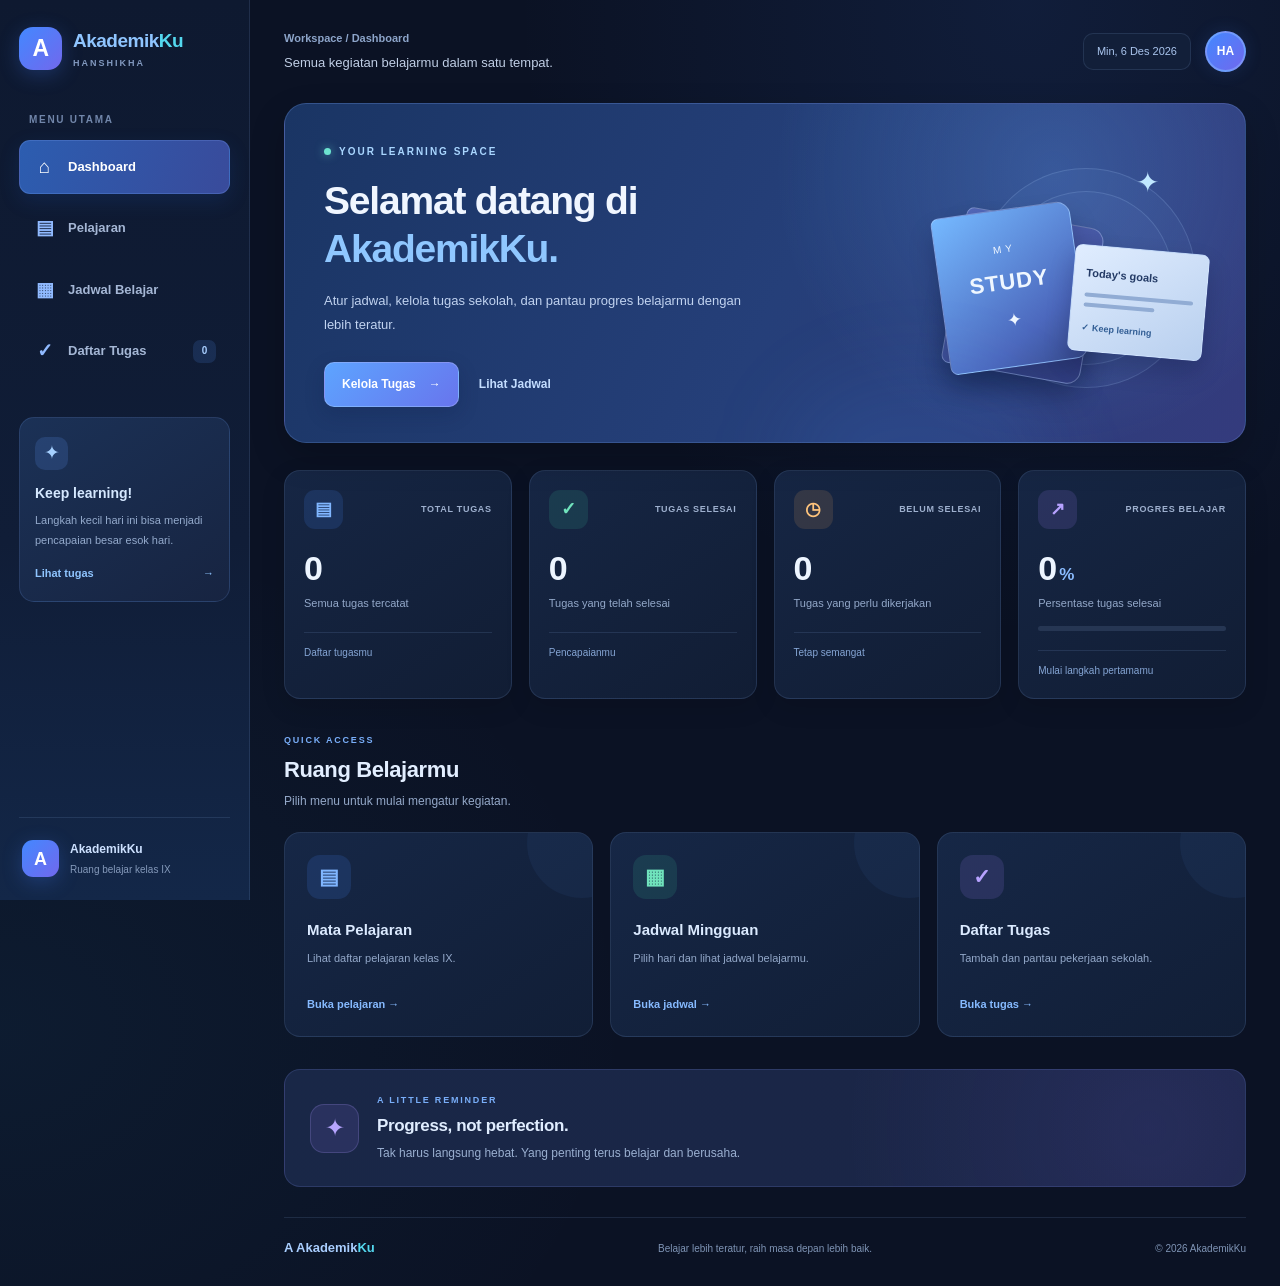
==== index.html @ 44a71b3a "Add files via upload" ====
<!DOCTYPE html>
<html lang="id">
<head>
  <meta charset="UTF-8">
  <meta name="viewport" content="width=device-width, initial-scale=1">
  <meta name="theme-color" content="#142747">
  <title>AkademikKu | Dashboard</title>
  <link rel="stylesheet" href="style.css">
  <script src="script.js" defer></script>
</head>
<body>
<div class="app-shell">
  <aside class="sidebar" id="sidebar">
    <a href="index.html" class="brand">
      <span class="brand-logo">A</span>
      <span>Akademik<span class="brand-accent">Ku</span><small>HANSHIKHA</small></span>
    </a>
    <p class="nav-label">MENU UTAMA</p>
    <nav class="side-nav">
      <a class="nav-link active" href="index.html"><span>⌂</span>Dashboard</a>
      <a class="nav-link" href="pelajaran.html"><span>▤</span>Pelajaran</a>
      <a class="nav-link" href="jadwal.html"><span>▦</span>Jadwal Belajar</a>
      <a class="nav-link" href="tugas.html"><span>✓</span>Daftar Tugas <b id="sidebarTaskCount">0</b></a>
    </nav>
    <div class="sidebar-tip">
      <span class="tip-icon">✦</span>
      <h3>Keep learning!</h3>
      <p>Langkah kecil hari ini bisa menjadi pencapaian besar esok hari.</p>
      <a href="tugas.html">Lihat tugas <span>→</span></a>
    </div>
    <div class="sidebar-bottom">
      <div class="mini-logo">A</div>
      <div><strong>AkademikKu</strong><small>Ruang belajar kelas IX</small></div>
    </div>
  </aside>

  <main class="main-content">
    <header class="topbar">
      <div class="topbar-start">
        <button class="menu-toggle" id="menuBtn" aria-label="Buka menu" aria-expanded="false">☰</button>
        <div><div class="breadcrumb">Workspace / Dashboard</div><p class="topbar-caption">Semua kegiatan belajarmu dalam satu tempat.</p></div>
      </div>
      <div class="topbar-end">
        <div class="date-pill" id="currentDate">Tanggal hari ini</div>
        <div class="profile-avatar">HA</div>
      </div>
    </header>

    <section class="hero">
      <div class="hero-content">
        <span class="eyebrow"><i></i> YOUR LEARNING SPACE</span>
        <h1>Selamat datang di<br><span>AkademikKu.</span></h1>
        <p>Atur jadwal, kelola tugas sekolah, dan pantau progres belajarmu dengan lebih teratur.</p>
        <div class="hero-actions">
          <a class="button-primary" href="tugas.html">Kelola Tugas <span>→</span></a>
          <a class="button-text" href="jadwal.html">Lihat Jadwal</a>
        </div>
      </div>
      <div class="hero-illustration" aria-hidden="true">
        <div class="hero-circle circle-one"></div>
        <div class="hero-circle circle-two"></div>
        <div class="hero-spark">✦</div>
        <div class="illustration-book book-back"></div>
        <div class="illustration-book book-front"><small>MY</small><strong>STUDY</strong><span>✦</span></div>
        <div class="illustration-paper"><strong>Today's goals</strong><div class="paper-line"></div><div class="paper-line short"></div><div class="paper-check">✓ Keep learning</div></div>
      </div>
    </section>

    <section class="stats-grid">
      <article class="stat-card"><div class="stat-heading"><span class="stat-icon blue-icon">▤</span><span class="stat-label">TOTAL TUGAS</span></div><div class="stat-number" id="totalTasks">0</div><p>Semua tugas tercatat</p><div class="stat-foot">Daftar tugasmu</div></article>
      <article class="stat-card"><div class="stat-heading"><span class="stat-icon green-icon">✓</span><span class="stat-label">TUGAS SELESAI</span></div><div class="stat-number" id="completedTasks">0</div><p>Tugas yang telah selesai</p><div class="stat-foot">Pencapaianmu</div></article>
      <article class="stat-card"><div class="stat-heading"><span class="stat-icon orange-icon">◷</span><span class="stat-label">BELUM SELESAI</span></div><div class="stat-number" id="pendingTasks">0</div><p>Tugas yang perlu dikerjakan</p><div class="stat-foot">Tetap semangat</div></article>
      <article class="stat-card"><div class="stat-heading"><span class="stat-icon purple-icon">↗</span><span class="stat-label">PROGRES BELAJAR</span></div><div class="stat-number"><span id="progressPercent">0</span><small>%</small></div><p>Persentase tugas selesai</p><div class="progress-track"><div class="progress-fill" id="progressFill"></div></div><div class="stat-foot" id="progressLabel">Mulai langkah pertamamu</div></article>
    </section>

    <section class="content-section">
      <div class="section-heading"><div><span class="section-kicker">QUICK ACCESS</span><h2>Ruang Belajarmu</h2><p>Pilih menu untuk mulai mengatur kegiatan.</p></div></div>
      <div class="quick-grid">
        <a href="pelajaran.html" class="quick-card"><span class="quick-icon blue-icon">▤</span><h3>Mata Pelajaran</h3><p>Lihat daftar pelajaran kelas IX.</p><span class="quick-arrow">Buka pelajaran →</span></a>
        <a href="jadwal.html" class="quick-card"><span class="quick-icon green-icon">▦</span><h3>Jadwal Mingguan</h3><p>Pilih hari dan lihat jadwal belajarmu.</p><span class="quick-arrow">Buka jadwal →</span></a>
        <a href="tugas.html" class="quick-card"><span class="quick-icon purple-icon">✓</span><h3>Daftar Tugas</h3><p>Tambah dan pantau pekerjaan sekolah.</p><span class="quick-arrow">Buka tugas →</span></a>
      </div>
    </section>

    <section class="motivation-panel"><div class="motivation-symbol">✦</div><div><span class="section-kicker">A LITTLE REMINDER</span><h2>Progress, not perfection.</h2><p>Tak harus langsung hebat. Yang penting terus belajar dan berusaha.</p></div></section>
    <footer class="footer"><a href="index.html" class="footer-brand">A Akademik<span>Ku</span></a><p>Belajar lebih teratur, raih masa depan lebih baik.</p><span>© <span id="currentYear"></span> AkademikKu</span></footer>
  </main>
</div>
<div class="mobile-overlay" id="mobileOverlay"></div>
</body>
</html>
---- style.css ----
/* ==========================================
   AKADEMIKKU — NAVY BLUE AESTHETIC
   ========================================== */

:root {
  --bg: #0b1224;
  --bg-light: #101c35;
  --card: #14233f;
  --card-hover: #1a2d50;
  --blue: #5798ff;
  --blue-light: #8fc5ff;
  --cyan: #54d8ef;
  --purple: #9c8cff;
  --green: #65dfbb;
  --orange: #ffc47c;
  --text: #edf4ff;
  --muted: #91a4c5;
  --border: rgba(139, 174, 232, 0.14);
  --gradient: linear-gradient(135deg, #142a50, #233e75);
  --gradient-blue: linear-gradient(135deg, #4388ff, #7168ed);
  --shadow: 0 14px 35px rgba(0, 0, 0, 0.2);
  --radius: 18px;
}

/* RESET */

* {
  margin: 0;
  padding: 0;
  box-sizing: border-box;
}

html {
  min-height: 100%;
  scroll-behavior: smooth;
  color-scheme: dark;
}

body {
  min-height: 100vh;
  background:
    radial-gradient(ellipse at 80% 0%, rgba(54, 105, 207, 0.13), transparent 35%),
    radial-gradient(ellipse at 0% 80%, rgba(44, 153, 208, 0.07), transparent 35%),
    var(--bg);
  color: var(--text);
  font-family: "Segoe UI", Arial, sans-serif;
  font-size: 14px;
  line-height: 1.6;
}

a {
  color: inherit;
  text-decoration: none;
}

button,
input,
select,
textarea {
  font: inherit;
}

button {
  cursor: pointer;
}

button,
a {
  -webkit-tap-highlight-color: transparent;
}

img {
  display: block;
  max-width: 100%;
}

::selection {
  background: #387de7;
  color: #fff;
}

::-webkit-scrollbar {
  width: 7px;
}

::-webkit-scrollbar-track {
  background: #0b1224;
}

::-webkit-scrollbar-thumb {
  background: #35558a;
  border-radius: 20px;
}

/* APP LAYOUT */

.app-shell {
  min-height: 100vh;
}

.main-content {
  min-height: 100vh;
  margin-left: 250px;
  padding: 30px 34px 22px;
  max-width: 1800px;
}

/* SIDEBAR */

.sidebar {
  position: fixed;
  inset: 0 auto 0 0;
  z-index: 100;
  display: flex;
  flex-direction: column;
  width: 250px;
  padding: 27px 19px 18px;
  overflow-y: auto;
  background: linear-gradient(180deg, #0e1930, #101d37 60%, #132748);
  border-right: 1px solid var(--border);
}

.brand {
  display: flex;
  align-items: center;
  gap: 11px;
  margin-bottom: 42px;
  color: var(--blue-light);
  font-size: 19px;
  font-weight: 800;
  letter-spacing: -0.5px;
  line-height: 1.35;
}

.brand:hover {
  color: #d1e8ff;
}

.brand-accent {
  color: var(--cyan);
}

.brand small {
  display: block;
  margin-top: 4px;
  color: #8299bf;
  font-size: 9px;
  font-weight: 600;
  letter-spacing: 2px;
}

.brand-logo,
.mini-logo {
  display: grid;
  place-items: center;
  flex-shrink: 0;
  width: 43px;
  height: 43px;
  border-radius: 14px;
  background: var(--gradient-blue);
  color: white;
  font-size: 23px;
  font-weight: 800;
  box-shadow: 0 5px 20px rgba(67, 126, 255, 0.25);
}

.nav-label {
  margin: 0 0 12px 10px;
  color: #7186aa;
  font-size: 10px;
  font-weight: 800;
  letter-spacing: 1.7px;
}

.side-nav {
  display: flex;
  flex-direction: column;
  gap: 7px;
}

.nav-link {
  display: flex;
  align-items: center;
  gap: 12px;
  min-height: 45px;
  padding: 11px 13px;
  border: 1px solid transparent;
  border-radius: 11px;
  color: #a5b7d5;
  font-size: 13px;
  font-weight: 600;
  transition: 0.22s ease;
}

.nav-link > span {
  display: grid;
  place-items: center;
  width: 23px;
  color: #90baff;
  font-size: 19px;
}

.nav-link b {
  display: grid;
  place-items: center;
  min-width: 23px;
  height: 23px;
  margin-left: auto;
  padding: 0 6px;
  border-radius: 7px;
  background: rgba(87, 152, 255, 0.15);
  color: #a8ceff;
  font-size: 10px;
}

.nav-link:hover {
  background: rgba(76, 127, 218, 0.11);
  border-color: var(--border);
  color: white;
}

.nav-link.active {
  background: linear-gradient(110deg, #2c5db0, #394b9b);
  border-color: rgba(126, 174, 255, 0.22);
  color: white;
  box-shadow: 0 7px 20px rgba(31, 78, 169, 0.2);
}

.nav-link.active > span {
  color: white;
}

/* SIDEBAR TIP */

.sidebar-tip {
  position: relative;
  margin-top: 38px;
  padding: 19px 15px;
  overflow: hidden;
  border: 1px solid rgba(113, 159, 240, 0.19);
  border-radius: 15px;
  background: linear-gradient(145deg, #1b3156, #172441);
}

.tip-icon {
  display: grid;
  place-items: center;
  width: 33px;
  height: 33px;
  margin-bottom: 12px;
  border-radius: 10px;
  background: rgba(96, 153, 255, 0.17);
  color: #a5d0ff;
  font-size: 19px;
}

.sidebar-tip h3 {
  margin-bottom: 7px;
  color: #d5e8ff;
  font-size: 14px;
}

.sidebar-tip p {
  color: #94aacc;
  font-size: 11px;
  line-height: 1.8;
}

.sidebar-tip > a {
  display: flex;
  justify-content: space-between;
  align-items: center;
  margin-top: 14px;
  color: #8fc5ff;
  font-size: 11px;
  font-weight: 700;
}

.sidebar-tip > a:hover {
  color: white;
}

.sidebar-bottom {
  display: flex;
  align-items: center;
  gap: 11px;
  margin-top: auto;
  padding: 22px 3px 4px;
  border-top: 1px solid var(--border);
}

.mini-logo {
  width: 37px;
  height: 37px;
  border-radius: 11px;
  font-size: 18px;
}

.sidebar-bottom strong {
  display: block;
  color: #cde1ff;
  font-size: 12px;
}

.sidebar-bottom small {
  display: block;
  margin-top: 3px;
  color: #8499ba;
  font-size: 10px;
}

/* TOPBAR */

.topbar {
  display: flex;
  justify-content: space-between;
  align-items: center;
  gap: 18px;
  margin-bottom: 30px;
}

.topbar-start,
.topbar-end {
  display: flex;
  align-items: center;
  gap: 14px;
}

.breadcrumb {
  color: #8da5ca;
  font-size: 11px;
  font-weight: 600;
}

.topbar-caption {
  margin-top: 5px;
  color: #c0cee5;
  font-size: 13px;
}

.topbar-end {
  flex-shrink: 0;
}

.date-pill {
  padding: 9px 13px;
  border: 1px solid var(--border);
  border-radius: 10px;
  background: #121f39;
  color: #a9c4ed;
  font-size: 11px;
  white-space: nowrap;
}

.profile-avatar {
  display: grid;
  place-items: center;
  width: 41px;
  height: 41px;
  border: 2px solid rgba(145, 192, 255, 0.45);
  border-radius: 50%;
  background: var(--gradient-blue);
  color: white;
  font-size: 12px;
  font-weight: 800;
  box-shadow: 0 0 18px rgba(68, 125, 255, 0.15);
}

.menu-toggle {
  display: none;
  place-items: center;
  width: 40px;
  height: 40px;
  border: 1px solid var(--border);
  border-radius: 10px;
  background: var(--card);
  color: #b9d8ff;
  font-size: 20px;
}

/* HERO BANNER */

.hero {
  position: relative;
  display: flex;
  align-items: center;
  justify-content: space-between;
  gap: 25px;
  min-height: 300px;
  margin-bottom: 27px;
  padding: 35px 39px;
  overflow: hidden;
  border: 1px solid rgba(132, 177, 255, 0.22);
  border-radius: 22px;
  background:
    radial-gradient(circle at 80% 20%, rgba(96, 174, 255, 0.24), transparent 34%),
    linear-gradient(115deg, #1a3564 0%, #253f79 52%, #343b7d 100%);
  box-shadow: var(--shadow);
}

.hero::after {
  content: "";
  position: absolute;
  right: 20%;
  bottom: -110px;
  width: 270px;
  height: 180px;
  border-radius: 50%;
  background: rgba(65, 155, 255, 0.1);
  filter: blur(40px);
  pointer-events: none;
}

.hero-content {
  position: relative;
  z-index: 2;
  max-width: 480px;
}

.eyebrow {
  display: inline-flex;
  align-items: center;
  gap: 8px;
  margin-bottom: 17px;
  color: #a9d6ff;
  font-size: 10px;
  font-weight: 800;
  letter-spacing: 2px;
}

.eyebrow i {
  width: 7px;
  height: 7px;
  border-radius: 50%;
  background: #6ce3d0;
  box-shadow: 0 0 10px rgba(108, 227, 208, 0.6);
}

.hero h1 {
  color: #f0f6ff;
  font-size: clamp(27px, 3.2vw, 39px);
  font-weight: 800;
  line-height: 1.24;
  letter-spacing: -1.2px;
}

.hero h1 span {
  color: #8fc7ff;
}

.hero-content > p {
  max-width: 420px;
  margin-top: 15px;
  color: #c1d3f0;
  font-size: 13px;
  line-height: 1.9;
}

.hero-actions {
  display: flex;
  align-items: center;
  flex-wrap: wrap;
  gap: 20px;
  margin-top: 24px;
}

.button-primary {
  display: inline-flex;
  align-items: center;
  gap: 13px;
  padding: 12px 17px;
  border: 1px solid rgba(255, 255, 255, 0.2);
  border-radius: 10px;
  background: linear-gradient(135deg, #5da4ff, #6875ed);
  color: white;
  font-size: 12px;
  font-weight: 700;
  box-shadow: 0 7px 20px rgba(11, 24, 66, 0.2);
  transition: 0.2s ease;
}

.button-primary:hover {
  transform: translateY(-2px);
  filter: brightness(1.1);
}

.button-text {
  color: #c3ddff;
  font-size: 12px;
  font-weight: 700;
}

.button-text:hover {
  color: white;
}

/* HERO ILLUSTRATION */

.hero-illustration {
  position: relative;
  flex-shrink: 0;
  width: 285px;
  height: 235px;
}

.hero-circle {
  position: absolute;
  border: 1px solid rgba(175, 210, 255, 0.17);
  border-radius: 50%;
}

.circle-one {
  top: 12px;
  right: 10px;
  width: 220px;
  height: 220px;
  background: rgba(141, 183, 255, 0.06);
}

.circle-two {
  top: 35px;
  right: 33px;
  width: 174px;
  height: 174px;
  background: rgba(133, 180, 255, 0.05);
}

.hero-spark {
  position: absolute;
  top: 5px;
  right: 47px;
  color: #c1e8ff;
  font-size: 28px;
}

.illustration-book {
  position: absolute;
  bottom: 24px;
  left: 19px;
  width: 140px;
  height: 158px;
  border: 1px solid rgba(203, 226, 255, 0.35);
  border-radius: 8px 14px 14px 8px;
  box-shadow: 0 16px 25px rgba(4, 13, 38, 0.25);
}

.book-back {
  left: 32px;
  bottom: 16px;
  transform: rotate(10deg);
  background: linear-gradient(145deg, #5368b9, #333f83);
}

.book-front {
  display: flex;
  flex-direction: column;
  justify-content: center;
  align-items: center;
  gap: 7px;
  transform: rotate(-8deg);
  background: linear-gradient(145deg, #75b9ff, #4c68bd 72%, #384b8e);
  color: #eff7ff;
}

.book-front small {
  font-size: 10px;
  letter-spacing: 4px;
}

.book-front strong {
  font-size: 22px;
  letter-spacing: 1px;
}

.book-front span {
  font-size: 18px;
}

.illustration-paper {
  position: absolute;
  right: 0;
  bottom: 35px;
  width: 135px;
  padding: 15px 12px;
  transform: rotate(5deg);
  border: 1px solid rgba(186, 214, 255, 0.25);
  border-radius: 8px;
  background: linear-gradient(145deg, #e0edff, #b8cfee);
  color: #233a65;
  box-shadow: 0 12px 25px rgba(3, 12, 35, 0.2);
}

.illustration-paper strong {
  font-size: 11px;
}

.paper-line {
  height: 4px;
  width: 100%;
  margin-top: 10px;
  border-radius: 5px;
  background: #91acd4;
}

.paper-line.short {
  width: 65%;
  margin-top: 6px;
}

.paper-check {
  margin-top: 14px;
  color: #315d94;
  font-size: 9px;
  font-weight: 800;
}

/* STATISTICS */

.stats-grid {
  display: grid;
  grid-template-columns: repeat(4, minmax(0, 1fr));
  gap: 17px;
  margin-bottom: 34px;
}

.stat-card {
  min-width: 0;
  padding: 19px;
  border: 1px solid var(--border);
  border-radius: 16px;
  background: linear-gradient(145deg, #162644, #111d34);
  box-shadow: 0 8px 24px rgba(0, 0, 0, 0.12);
  transition: 0.23s ease;
}

.stat-card:hover {
  transform: translateY(-3px);
  border-color: rgba(108, 164, 255, 0.35);
  background: linear-gradient(145deg, #1b3053, #14223d);
}

.stat-heading {
  display: flex;
  align-items: center;
  justify-content: space-between;
  gap: 8px;
}

.stat-icon,
.quick-icon {
  display: grid;
  place-items: center;
  flex-shrink: 0;
  border-radius: 11px;
  font-weight: 800;
}

.stat-icon {
  width: 39px;
  height: 39px;
  font-size: 18px;
}

.stat-label {
  color: #9eb0ce;
  font-size: 9px;
  font-weight: 800;
  letter-spacing: 0.7px;
  text-align: right;
}

.blue-icon {
  background: rgba(72, 135, 255, 0.15);
  color: #80b6ff;
}

.green-icon {
  background: rgba(66, 210, 165, 0.13);
  color: #70e3bc;
}

.orange-icon {
  background: rgba(255, 180, 91, 0.13);
  color: #ffc47c;
}

.purple-icon {
  background: rgba(163, 130, 255, 0.14);
  color: #b7a2ff;
}

.stat-number {
  margin-top: 20px;
  color: #edf5ff;
  font-size: 34px;
  font-weight: 800;
  line-height: 1.15;
  letter-spacing: -1px;
}

.stat-number small {
  margin-left: 3px;
  color: #8bbcff;
  font-size: 17px;
}

.stat-card > p {
  margin-top: 7px;
  color: #93a8c9;
  font-size: 11px;
}

.stat-foot {
  margin-top: 19px;
  padding-top: 12px;
  border-top: 1px solid var(--border);
  color: #85a5d4;
  font-size: 10px;
}

.progress-track {
  height: 5px;
  margin-top: 13px;
  overflow: hidden;
  border-radius: 10px;
  background: #263653;
}

.progress-fill {
  width: 0;
  height: 100%;
  border-radius: inherit;
  background: linear-gradient(90deg, #529aff, #9a88ff);
  box-shadow: 0 0 10px rgba(87, 152, 255, 0.3);
  transition: width 0.4s ease;
}

/* SECTION HEADING */

.content-section {
  margin-bottom: 30px;
}

.section-heading {
  display: flex;
  align-items: center;
  justify-content: space-between;
  gap: 15px;
  margin-bottom: 18px;
}

.section-kicker {
  display: block;
  margin-bottom: 5px;
  color: #79aef9;
  font-size: 9px;
  font-weight: 800;
  letter-spacing: 1.8px;
}

.section-heading h2,
.motivation-panel h2 {
  color: #e0edff;
  font-size: 21px;
  font-weight: 750;
  letter-spacing: -0.4px;
}

.section-heading p {
  margin-top: 5px;
  color: #94a8c8;
  font-size: 12px;
}

/* QUICK ACCESS CARDS */

.quick-grid {
  display: grid;
  grid-template-columns: repeat(3, minmax(0, 1fr));
  gap: 17px;
}

.quick-card {
  position: relative;
  display: flex;
  flex-direction: column;
  align-items: flex-start;
  min-width: 0;
  min-height: 205px;
  padding: 22px;
  overflow: hidden;
  border: 1px solid var(--border);
  border-radius: 16px;
  background: linear-gradient(145deg, #162746, #111e36);
  transition: 0.25s ease;
}

.quick-card::after {
  content: "";
  position: absolute;
  top: -45px;
  right: -45px;
  width: 110px;
  height: 110px;
  border-radius: 50%;
  background: rgba(88, 148, 255, 0.06);
  transition: 0.25s ease;
}

.quick-card:hover {
  transform: translateY(-4px);
  border-color: rgba(103, 164, 255, 0.4);
  background: linear-gradient(145deg, #1c3154, #152440);
  box-shadow: var(--shadow);
}

.quick-card:hover::after {
  background: rgba(88, 148, 255, 0.13);
}

.quick-icon {
  width: 44px;
  height: 44px;
  margin-bottom: 19px;
  border-radius: 13px;
  font-size: 21px;
}

.quick-card h3 {
  color: #dbeaff;
  font-size: 15px;
  font-weight: 750;
}

.quick-card > p {
  margin-top: 7px;
  color: #93a8c9;
  font-size: 11px;
  line-height: 1.8;
}

.quick-arrow {
  margin-top: auto;
  padding-top: 19px;
  color: #86baff;
  font-size: 11px;
  font-weight: 750;
  transition: 0.2s ease;
}

.quick-card:hover .quick-arrow {
  color: white;
  transform: translateX(3px);
}

/* MOTIVATION PANEL */

.motivation-panel {
  display: flex;
  align-items: center;
  gap: 18px;
  margin-bottom: 30px;
  padding: 23px 25px;
  border: 1px solid rgba(139, 155, 255, 0.17);
  border-radius: 16px;
  background:
    radial-gradient(circle at 90% 50%, rgba(137, 111, 255, 0.1), transparent 35%),
    linear-gradient(110deg, #192747, #1b2547);
}

.motivation-symbol {
  display: grid;
  place-items: center;
  flex-shrink: 0;
  width: 49px;
  height: 49px;
  border: 1px solid rgba(174, 153, 255, 0.2);
  border-radius: 14px;
  background: rgba(153, 126, 255, 0.13);
  color: #b7a5ff;
  font-size: 24px;
}

.motivation-panel h2 {
  font-size: 17px;
}

.motivation-panel p {
  margin-top: 5px;
  color: #9aafd0;
  font-size: 12px;
}

/* FOOTER */

.footer {
  display: flex;
  align-items: center;
  justify-content: space-between;
  flex-wrap: wrap;
  gap: 12px;
  padding: 20px 0 5px;
  border-top: 1px solid var(--border);
}

.footer-brand {
  color: #a9ceff;
  font-size: 13px;
  font-weight: 800;
}

.footer-brand span {
  color: var(--cyan);
}

.footer p,
.footer > span {
  color: #7f94b5;
  font-size: 10px;
}

/* MOBILE OVERLAY */

.mobile-overlay {
  display: none;
}

/* RESPONSIVE: LAPTOP KECIL */

@media (max-width: 1200px) {
  .main-content {
    padding: 25px;
  }

  .stats-grid {
    grid-template-columns: repeat(2, minmax(0, 1fr));
  }

  .hero {
    padding: 30px;
  }

  .hero-illustration {
    transform: scale(0.88);
    transform-origin: center right;
    margin-left: -20px;
    margin-right: -12px;
  }
}

/* RESPONSIVE: TABLET */

@media (max-width: 900px) {
  .sidebar {
    width: 240px;
  }

  .main-content {
    margin-left: 240px;
    padding: 23px;
  }

  .hero-illustration {
    transform: scale(0.75);
    margin-left: -45px;
    margin-right: -25px;
  }

  .hero {
    padding: 26px;
  }

  .quick-grid {
    grid-template-columns: repeat(2, minmax(0, 1fr));
  }

  .quick-card:last-child {
    grid-column: 1 / -1;
  }
}

/* RESPONSIVE: HP */

@media (max-width: 680px) {
  .sidebar {
    width: 260px;
    max-width: 85vw;
    transform: translateX(-105%);
    transition: transform 0.28s ease;
    box-shadow: none;
  }

  .sidebar.open {
    transform: translateX(0);
    box-shadow: 15px 0 45px rgba(0, 0, 0, 0.35);
  }

  .mobile-overlay.show {
    position: fixed;
    inset: 0;
    z-index: 90;
    display: block;
    background: rgba(2, 8, 22, 0.68);
    backdrop-filter: blur(3px);
  }

  .main-content {
    margin-left: 0;
    padding: 19px 16px 20px;
  }

  .topbar {
    align-items: flex-start;
    gap: 10px;
    margin-bottom: 23px;
  }

  .topbar-start {
    align-items: flex-start;
    gap: 10px;
  }

  .menu-toggle {
    display: grid;
    flex-shrink: 0;
  }

  .breadcrumb {
    padding-top: 1px;
  }

  .topbar-caption {
    max-width: 230px;
    font-size: 11px;
  }

  .topbar-end {
    gap: 8px;
  }

  .date-pill {
    display: none;
  }

  .profile-avatar {
    width: 37px;
    height: 37px;
  }

  .hero {
    min-height: auto;
    padding: 26px 22px;
    border-radius: 18px;
  }

  .hero-content {
    max-width: 100%;
  }

  .hero h1 {
    font-size: 29px;
  }

  .hero-content > p {
    font-size: 12px;
  }

  .hero-illustration {
    display: none;
  }

  .hero-actions {
    gap: 15px;
  }

  .stats-grid {
    grid-template-columns: repeat(2, minmax(0, 1fr));
    gap: 11px;
    margin-bottom: 29px;
  }

  .stat-card {
    padding: 14px;
    border-radius: 14px;
  }

  .stat-heading {
    align-items: flex-start;
    flex-direction: column;
    gap: 9px;
  }

  .stat-label {
    text-align: left;
    font-size: 9px;
  }

  .stat-number {
    margin-top: 14px;
    font-size: 29px;
  }

  .stat-card > p {
    min-height: 34px;
    font-size: 10px;
  }

  .stat-foot {
    margin-top: 12px;
    padding-top: 10px;
  }

  .section-heading h2 {
    font-size: 19px;
  }

  .section-heading p {
    font-size: 11px;
  }

  .quick-grid {
    grid-template-columns: 1fr;
    gap: 12px;
  }

  .quick-card,
  .quick-card:last-child {
    grid-column: auto;
    min-height: 180px;
    padding: 19px;
  }

  .quick-icon {
    margin-bottom: 13px;
  }

  .motivation-panel {
    align-items: flex-start;
    gap: 13px;
    padding: 19px 16px;
  }

  .motivation-symbol {
    width: 41px;
    height: 41px;
    font-size: 20px;
  }

  .motivation-panel h2 {
    font-size: 15px;
  }

  .motivation-panel p {
    font-size: 11px;
    line-height: 1.8;
  }

  .footer {
    align-items: flex-start;
    flex-direction: column;
    gap: 8px;
  }
}

/* RESPONSIVE: HP KECIL */

@media (max-width: 360px) {
  .main-content {
    padding: 15px 11px;
  }

  .hero {
    padding: 22px 17px;
  }

  .hero h1 {
    font-size: 26px;
  }

  .button-primary {
    padding: 11px 12px;
    font-size: 11px;
  }

  .stats-grid {
    gap: 8px;
  }

  .stat-card {
    padding: 11px;
  }

  .stat-number {
    font-size: 25px;
  }
}

/* REDUCE ANIMATION IF REQUESTED BY DEVICE */

@media (prefers-reduced-motion: reduce) {
  *,
  *::before,
  *::after {
    scroll-behavior: auto !important;
    transition-duration: 0.01ms !important;
    animation-duration: 0.01ms !important;
  }
}

/* ==========================================
   AKADEMIKKU — SUBJECT PAGE REDESIGN
   ========================================== */

/* Banner halaman pelajaran */

.page-banner {
  position: relative;
  overflow: hidden;
  margin-bottom: 32px;
  padding: 34px 35px;
  border: 1px solid rgba(119, 166, 255, 0.2);
  border-radius: 20px;
  background:
    radial-gradient(circle at 85% 15%, rgba(83, 180, 255, 0.2), transparent 32%),
    linear-gradient(120deg, #172c50, #233e72 60%, #303b75);
  box-shadow: 0 12px 30px rgba(0, 0, 0, 0.15);
}

.page-banner h1 {
  margin-top: 5px;
  color: #edf5ff;
  font-size: clamp(26px, 3vw, 35px);
  letter-spacing: -0.8px;
}

.page-banner > p {
  max-width: 520px;
  margin-top: 10px;
  color: #b7cbea;
  font-size: 13px;
  line-height: 1.8;
}

.page-badge {
  display: inline-flex;
  align-items: center;
  margin-top: 19px;
  padding: 7px 12px;
  border: 1px solid rgba(143, 190, 255, 0.25);
  border-radius: 8px;
  background: rgba(100, 158, 255, 0.12);
  color: #b8d8ff;
  font-size: 10px;
  font-weight: 800;
  letter-spacing: 1px;
}

/* Header daftar pelajaran */

.content-section {
  margin-bottom: 32px;
}

.section-heading {
  display: flex;
  align-items: flex-end;
  justify-content: space-between;
  gap: 15px;
  margin-bottom: 20px;
}

.section-heading h2 {
  color: #e2eeff;
  font-size: 22px;
  letter-spacing: -0.4px;
}

.section-counter {
  flex-shrink: 0;
  padding: 8px 12px;
  border: 1px solid rgba(105, 157, 244, 0.2);
  border-radius: 9px;
  background: #152542;
  color: #9dc5ff;
  font-size: 10px;
  font-weight: 800;
  letter-spacing: 0.5px;
}

/* Grid kartu pelajaran */

.subject-grid {
  display: grid;
  grid-template-columns: repeat(3, minmax(0, 1fr));
  gap: 17px;
}

/* Kartu utama */

.subject-card {
  position: relative;
  display: flex;
  flex-direction: column;
  min-width: 0;
  min-height: 218px;
  padding: 21px;
  overflow: hidden;
  border: 1px solid rgba(123, 161, 222, 0.17);
  border-radius: 17px;
  background: linear-gradient(145deg, #172744 0%, #121e35 100%);
  box-shadow: 0 8px 22px rgba(0, 0, 0, 0.12);
  transition:
    transform 0.25s ease,
    border-color 0.25s ease,
    background 0.25s ease,
    box-shadow 0.25s ease;
}

.subject-card::before {
  content: "";
  position: absolute;
  top: -42px;
  right: -42px;
  width: 115px;
  height: 115px;
  border-radius: 50%;
  background: rgba(78, 136, 242, 0.055);
  transition: 0.25s ease;
  pointer-events: none;
}

.subject-card:hover {
  transform: translateY(-5px);
  border-color: rgba(112, 169, 255, 0.4);
  background: linear-gradient(145deg, #1c3153 0%, #152542 100%);
  box-shadow: 0 14px 28px rgba(0, 0, 0, 0.2);
}

.subject-card:hover::before {
  background: rgba(78, 136, 242, 0.14);
}

/* Bagian atas kartu */

.subject-top {
  position: relative;
  z-index: 1;
  display: flex;
  align-items: center;
  justify-content: space-between;
  gap: 12px;
  margin-bottom: 20px;
}

.subject-icon {
  display: grid;
  place-items: center;
  width: 47px;
  height: 47px;
  border: 1px solid rgba(151, 192, 255, 0.15);
  border-radius: 14px;
  background: linear-gradient(145deg, #284b80, #263866);
  color: #b9dcff;
  font-size: 21px;
  font-weight: 800;
  box-shadow: inset 0 1px 0 rgba(255, 255, 255, 0.06);
  transition: transform 0.25s ease;
}

.subject-card:hover .subject-icon {
  transform: scale(1.06) rotate(-3deg);
}

.subject-number {
  align-self: flex-start;
  color: #52698d;
  font-size: 12px;
  font-weight: 800;
  letter-spacing: 1px;
}

/* Warna ikon tiap kategori */

.subject-icon.math {
  color: #8fc0ff;
  background: linear-gradient(145deg, #254b82, #1d3159);
}

.subject-icon.science {
  color: #77e3c3;
  background: linear-gradient(145deg, #20564f, #193b40);
}

.subject-icon.language {
  color: #ffc58d;
  background: linear-gradient(145deg, #67472f, #403047);
}

.subject-icon.english {
  color: #c1aaff;
  background: linear-gradient(145deg, #493b80, #302b57);
}

.subject-icon.social {
  color: #8bd9e8;
  background: linear-gradient(145deg, #24546c, #1c354f);
}

.subject-icon.civics {
  color: #f1c57e;
  background: linear-gradient(145deg, #66512d, #40364a);
}

.subject-icon.sport {
  color: #7fe3b3;
  background: linear-gradient(145deg, #245d4d, #1b3b3b);
}

.subject-icon.technology {
  color: #91baff;
  background: linear-gradient(145deg, #2e4c84, #282e5c);
}

.subject-icon.religion {
  color: #e0b6ff;
  background: linear-gradient(145deg, #5c407d, #362c59);
}

.subject-icon.art {
  color: #ffb5cf;
  background: linear-gradient(145deg, #773f65, #442d50);
}

/* Nama dan deskripsi */

.subject-card h3 {
  position: relative;
  z-index: 1;
  margin-bottom: 8px;
  color: #e0ebff;
  font-size: 16px;
  font-weight: 750;
  line-height: 1.45;
  letter-spacing: -0.2px;
}

.subject-card > p {
  position: relative;
  z-index: 1;
  margin-bottom: 20px;
  color: #94a9c9;
  font-size: 11px;
  line-height: 1.8;
}

/* Footer kartu */

.subject-foot {
  display: flex;
  align-items: center;
  gap: 8px;
  margin-top: auto;
  padding-top: 12px;
  border-top: 1px solid rgba(133, 165, 215, 0.12);
  color: #a1b6d7;
  font-size: 10px;
  font-weight: 700;
  letter-spacing: 0.3px;
}

.subject-dot {
  flex-shrink: 0;
  width: 7px;
  height: 7px;
  border-radius: 50%;
}

.dot-blue {
  background: #6ca9ff;
  box-shadow: 0 0 8px rgba(108, 169, 255, 0.4);
}

.dot-green {
  background: #65dfbb;
  box-shadow: 0 0 8px rgba(101, 223, 187, 0.3);
}

.dot-orange {
  background: #ffc47c;
  box-shadow: 0 0 8px rgba(255, 196, 124, 0.3);
}

.dot-purple {
  background: #b39aff;
  box-shadow: 0 0 8px rgba(179, 154, 255, 0.3);
}

/* Responsif tablet */

@media (max-width: 1100px) {
  .subject-grid {
    grid-template-columns: repeat(2, minmax(0, 1fr));
    gap: 14px;
  }

  .subject-card {
    min-height: 210px;
  }
}

/* Responsif HP */

@media (max-width: 680px) {
  .page-banner {
    padding: 26px 21px;
    margin-bottom: 26px;
    border-radius: 17px;
  }

  .page-banner h1 {
    font-size: 27px;
  }

  .page-banner > p {
    font-size: 12px;
  }

  .section-heading {
    align-items: flex-start;
    flex-direction: column;
    gap: 12px;
  }

  .section-heading h2 {
    font-size: 20px;
  }

  .subject-grid {
    grid-template-columns: repeat(2, minmax(0, 1fr));
    gap: 11px;
  }

  .subject-card {
    min-height: 218px;
    padding: 15px;
    border-radius: 14px;
  }

  .subject-top {
    margin-bottom: 17px;
  }

  .subject-icon {
    width: 41px;
    height: 41px;
    border-radius: 12px;
    font-size: 19px;
  }

  .subject-number {
    font-size: 10px;
  }

  .subject-card h3 {
    font-size: 14px;
  }

  .subject-card > p {
    font-size: 10px;
    line-height: 1.75;
  }

  .subject-foot {
    align-items: flex-start;
    font-size: 9px;
    line-height: 1.6;
  }
}

/* HP sangat kecil */

@media (max-width: 360px) {
  .subject-grid {
    grid-template-columns: 1fr;
  }

  .subject-card {
    min-height: 195px;
    padding: 19px;
  }

  .subject-top {
    margin-bottom: 14px;
  }

  .subject-card > p {
    margin-bottom: 16px;
  }
}

/* ==========================================
   AKADEMIKKU - PERBAIKAN TAMPILAN JADWAL
   ========================================== */

/* Banner halaman */
.page-banner {
  margin-bottom: 24px;
  padding: 28px;
  border-radius: 18px;
}

/* Area jadwal utama */
.schedule-panel {
  width: 100%;
  min-width: 0;
  margin-bottom: 24px;
  padding: 24px;
  overflow: hidden;
  border: 1px solid rgba(139, 174, 232, 0.16);
  border-radius: 18px;
  background: linear-gradient(145deg, #14233f, #101b31);
  box-shadow: 0 12px 30px rgba(0, 0, 0, 0.16);
}

/* Bagian judul jadwal */
.schedule-header {
  display: flex;
  justify-content: space-between;
  align-items: center;
  flex-wrap: wrap;
  gap: 14px;
  margin-bottom: 22px;
}

.schedule-header h2,
.schedule-panel h2 {
  color: #edf4ff;
  font-size: 21px;
  line-height: 1.4;
}

.schedule-header p,
.schedule-panel p {
  color: #91a4c5;
  font-size: 12px;
}

/* Pilihan hari */
.day-selector {
  display: grid;
  grid-template-columns: repeat(7, minmax(0, 1fr));
  gap: 8px;
  width: 100%;
  margin: 20px 0;
}

.day-selector button,
.day-selector [data-day] {
  display: flex;
  justify-content: center;
  align-items: center;
  min-width: 0;
  min-height: 43px;
  padding: 9px 5px;
  border: 1px solid rgba(139, 174, 232, 0.16);
  border-radius: 10px;
  background: #101c33;
  color: #a9bbd8;
  font-size: 12px;
  font-weight: 700;
  text-align: center;
  transition: background 0.2s ease, border-color 0.2s ease;
}

.day-selector button:hover,
.day-selector [data-day]:hover {
  border-color: #5798ff;
  color: #ffffff;
}

.day-selector button.active,
.day-selector [data-day].active {
  border-color: transparent;
  background: linear-gradient(135deg, #4388ff, #7168ed);
  color: #ffffff;
  box-shadow: 0 5px 15px rgba(67, 136, 255, 0.2);
}

/* Informasi hari terpilih */
#selectedDayLabel {
  display: inline-block;
  margin: 4px 0 12px;
  color: #8fc5ff;
  font-size: 12px;
  font-weight: 700;
}

/* Judul hari */
#scheduleDayTitle {
  margin-bottom: 4px;
  color: #edf4ff;
  font-size: 23px;
  font-weight: 800;
}

#scheduleDaySubtitle {
  margin-bottom: 18px;
  color: #91a4c5;
  font-size: 12px;
}

/* Pembungkus tabel */
.schedule-table-wrapper,
.table-responsive {
  width: 100%;
  overflow-x: auto;
  border: 1px solid rgba(139, 174, 232, 0.14);
  border-radius: 12px;
  -webkit-overflow-scrolling: touch;
}

/* Tabel jadwal */
.weekly-table,
.schedule-table {
  width: 100%;
  min-width: 420px;
  border-collapse: separate;
  border-spacing: 0;
  background: rgba(9, 18, 36, 0.35);
  text-align: left;
}

.weekly-table thead,
.schedule-table thead {
  background: #1b3154;
}

.weekly-table th,
.schedule-table th {
  padding: 14px 16px;
  color: #b9d8ff;
  font-size: 11px;
  font-weight: 800;
  letter-spacing: 0.5px;
  white-space: nowrap;
  border-bottom: 1px solid rgba(139, 174, 232, 0.15);
}

.weekly-table td,
.schedule-table td {
  padding: 14px 16px;
  color: #d8e5fa;
  font-size: 12px;
  vertical-align: middle;
  border-bottom: 1px solid rgba(139, 174, 232, 0.09);
}

.weekly-table tbody tr:last-child td,
.schedule-table tbody tr:last-child td {
  border-bottom: none;
}

.weekly-table tbody tr:hover,
.schedule-table tbody tr:hover {
  background: rgba(87, 152, 255, 0.06);
}

/* Kolom nomor dan waktu */
.weekly-table td:first-child,
.schedule-table td:first-child {
  width: 65px;
  color: #8fc5ff;
  font-weight: 800;
}

.weekly-table td:nth-child(2),
.schedule-table td:nth-child(2) {
  width: 145px;
  color: #a9bbd8;
  white-space: nowrap;
  font-variant-numeric: tabular-nums;
}

/* Nama mata pelajaran */
.subject-label {
  display: inline-block;
  max-width: 100%;
  padding: 7px 11px;
  border: 1px solid rgba(87, 152, 255, 0.17);
  border-radius: 8px;
  background: rgba(87, 152, 255, 0.09);
  color: #d8e8ff;
  font-size: 12px;
  line-height: 1.5;
  overflow-wrap: anywhere;
}

/* Baris istirahat */
.weekly-table .break-row,
.schedule-table .break-row {
  background: rgba(255, 196, 124, 0.055);
}

.weekly-table .break-row td,
.schedule-table .break-row td {
  color: #ffc47c;
  font-weight: 700;
}

.weekly-table .break-row .subject-label,
.schedule-table .break-row .subject-label {
  border-color: rgba(255, 196, 124, 0.16);
  background: rgba(255, 196, 124, 0.08);
  color: #ffc47c;
}

/* Tampilan tablet */
@media (max-width: 900px) {
  .schedule-panel {
    padding: 19px;
  }

  .day-selector {
    grid-template-columns: repeat(4, minmax(0, 1fr));
  }
}

/* Tampilan HP */
@media (max-width: 600px) {
  .page-banner {
    padding: 23px 19px;
  }

  .schedule-panel {
    padding: 16px 12px;
    border-radius: 15px;
  }

  .schedule-header {
    align-items: flex-start;
    flex-direction: column;
  }

  .day-selector {
    grid-template-columns: repeat(4, minmax(0, 1fr));
    gap: 7px;
    margin: 16px 0;
  }

  .day-selector button,
  .day-selector [data-day] {
    min-height: 40px;
    padding: 8px 3px;
    font-size: 11px;
  }

  #scheduleDayTitle {
    font-size: 21px;
  }

  .weekly-table,
  .schedule-table {
    min-width: 390px;
  }

  .weekly-table th,
  .schedule-table th,
  .weekly-table td,
  .schedule-table td {
    padding: 12px 10px;
  }

  .subject-label {
    font-size: 11px;
  }
}

/* ==========================================
   PERAPIAN HALAMAN DAFTAR TUGAS
========================================== */

.task-stats {
  align-items: stretch;
  gap: 16px;
}

.task-stats .stat-card {
  min-width: 0;
}

.task-panel {
  padding: 26px;
  border: 1px solid var(--border);
  border-radius: 18px;
  background: linear-gradient(145deg, #14233f, #101c33);
  box-shadow: var(--shadow);
}

.task-form-heading,
.task-list-heading {
  display: flex;
  align-items: center;
  justify-content: space-between;
  gap: 16px;
}

.task-form-heading {
  margin-bottom: 23px;
}

.task-form-heading h3,
.task-list-heading h3 {
  color: var(--text);
  font-size: 18px;
}

.task-form-heading p {
  margin-top: 5px;
  color: var(--muted);
  font-size: 12px;
}

.task-form-icon {
  display: grid;
  place-items: center;
  flex-shrink: 0;
  width: 42px;
  height: 42px;
  border-radius: 12px;
  background: rgba(87, 152, 255, 0.14);
  color: var(--blue-light);
  font-size: 23px;
}

.task-form {
  display: grid;
  grid-template-columns: repeat(2, minmax(0, 1fr));
  gap: 19px;
  align-items: end;
}

.form-field {
  display: flex;
  flex-direction: column;
  gap: 8px;
  min-width: 0;
}

.task-name-field {
  grid-column: 1 / -1;
}

.form-field label {
  color: #c8d9f3;
  font-size: 12px;
  font-weight: 700;
}

.form-field input,
.form-field select {
  width: 100%;
  min-width: 0;
  min-height: 45px;
  padding: 11px 13px;
  border: 1px solid rgba(139, 174, 232, 0.2);
  border-radius: 10px;
  outline: none;
  background: #0e1930;
  color: var(--text);
  font-size: 12px;
  transition: border-color 0.2s, box-shadow 0.2s;
}

.form-field input:focus,
.form-field select:focus {
  border-color: var(--blue);
  box-shadow: 0 0 0 3px rgba(87, 152, 255, 0.1);
}

.form-field input::placeholder {
  color: #7186a8;
}

.add-task-button {
  justify-content: center;
  min-height: 45px;
  white-space: nowrap;
}

.task-list-heading {
  flex-wrap: wrap;
  margin-top: 32px;
  padding-top: 24px;
  border-top: 1px solid var(--border);
}

.task-filters {
  display: flex;
  flex-wrap: wrap;
  gap: 7px;
}

.filter-button {
  padding: 8px 12px;
  border: 1px solid var(--border);
  border-radius: 9px;
  background: #101c33;
  color: #a8bad7;
  font-size: 11px;
  transition: 0.2s ease;
}

.filter-button:hover {
  border-color: rgba(87, 152, 255, 0.45);
  color: white;
}

.filter-button.active {
  border-color: rgba(87, 152, 255, 0.35);
  background: #24477d;
  color: white;
}

.task-list {
  display: grid;
  gap: 11px;
  margin-top: 18px;
}

.task-item {
  display: flex;
  align-items: center;
  gap: 13px;
  min-width: 0;
  padding: 15px;
  border: 1px solid var(--border);
  border-radius: 12px;
  background: rgba(10, 22, 43, 0.65);
  transition: border-color 0.2s, background 0.2s;
}

.task-item:hover {
  border-color: rgba(87, 152, 255, 0.32);
  background: #172947;
}

.task-check {
  flex-shrink: 0;
  width: 17px;
  height: 17px;
  accent-color: var(--blue);
  cursor: pointer;
}

.task-details {
  flex: 1;
  min-width: 0;
}

.task-text {
  display: block;
  overflow-wrap: anywhere;
  color: #e6efff;
  font-size: 13px;
  font-weight: 650;
}

.task-meta {
  display: flex;
  flex-wrap: wrap;
  align-items: center;
  gap: 7px 12px;
  margin-top: 7px;
  color: var(--muted);
  font-size: 10px;
}

.task-subject-badge {
  padding: 3px 0;
  border: none;
  border-radius: 0;
  background: transparent;
  color: #91c5ff;
  font-size: 11px;
}

.task-due.overdue {
  color: #ff9e9e;
}

.task-item.completed .task-text {
  color: #91a4c5;
  text-decoration: line-through;
}

.delete-task {
  flex-shrink: 0;
  padding: 7px 10px;
  border: 1px solid rgba(255, 123, 123, 0.18);
  border-radius: 8px;
  background: rgba(255, 100, 100, 0.08);
  color: #ffaaaa;
  font-size: 10px;
}

.delete-task:hover {
  background: rgba(255, 100, 100, 0.17);
}

.empty-state {
  padding: 35px 15px;
  text-align: center;
  color: var(--muted);
}

.empty-state[hidden] {
  display: none !important;
}

.empty-state > span {
  display: grid;
  place-items: center;
  width: 45px;
  height: 45px;
  margin: 0 auto 12px;
  border-radius: 50%;
  background: rgba(87, 152, 255, 0.12);
  color: var(--blue-light);
  font-size: 22px;
}

.empty-state h3 {
  margin-bottom: 6px;
  color: #dce9ff;
  font-size: 15px;
}

.empty-state p {
  color: var(--muted);
  font-size: 12px;
}

/* Tampilan HP */

@media (max-width: 680px) {
  .page-banner {
    padding: 24px 20px;
    margin-bottom: 22px;
  }

  .page-banner h1 {
    font-size: 27px;
  }

  .task-panel {
    padding: 18px 14px;
  }

  .task-form {
    grid-template-columns: 1fr;
    gap: 15px;
  }

  .task-name-field {
    grid-column: auto;
  }

  .task-form-heading h3,
  .task-list-heading h3 {
    font-size: 16px;
  }

  .task-list-heading {
    align-items: flex-start;
    flex-direction: column;
    gap: 13px;
  }

  .task-filters {
    width: 100%;
  }

  .filter-button {
    flex: 1;
    padding: 9px 6px;
  }

  .task-item {
    gap: 9px;
    padding: 12px 10px;
  }

  .task-text {
    font-size: 12px;
  }

  .delete-task {
    padding: 7px 8px;
  }
}
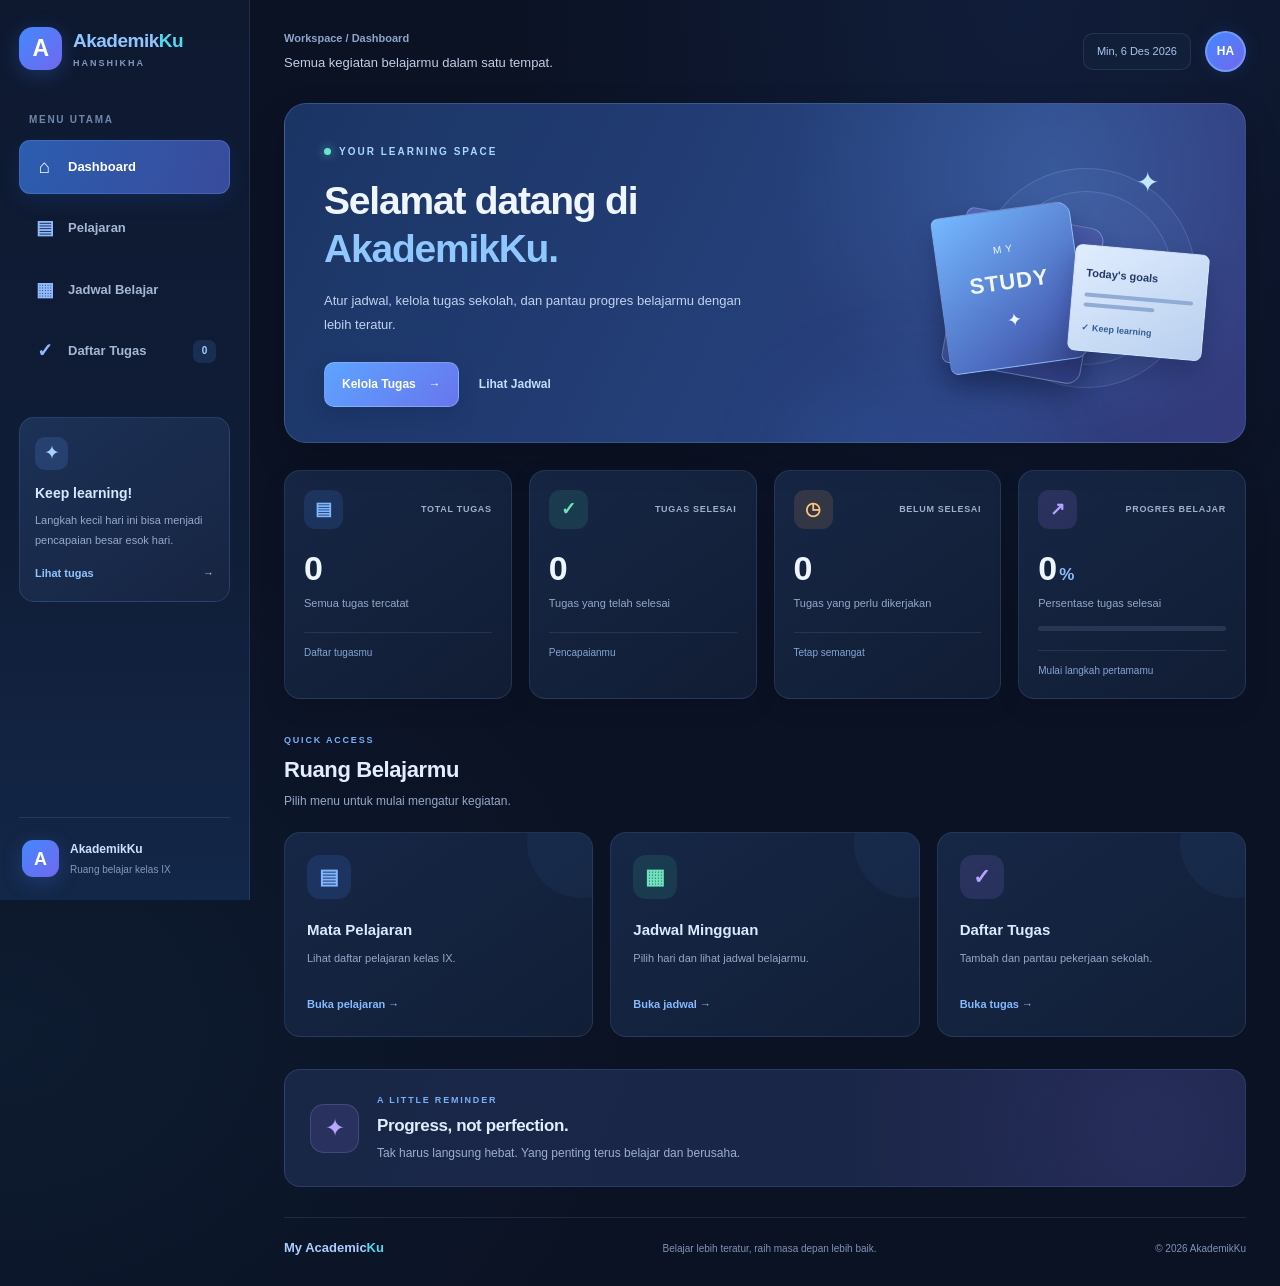
==== commit b8954408: "Update index.html" ====
--- a/index.html
+++ b/index.html
@@ -83,9 +83,9 @@
     </section>
 
     <section class="motivation-panel"><div class="motivation-symbol">✦</div><div><span class="section-kicker">A LITTLE REMINDER</span><h2>Progress, not perfection.</h2><p>Tak harus langsung hebat. Yang penting terus belajar dan berusaha.</p></div></section>
-    <footer class="footer"><a href="index.html" class="footer-brand">A Akademik<span>Ku</span></a><p>Belajar lebih teratur, raih masa depan lebih baik.</p><span>© <span id="currentYear"></span> AkademikKu</span></footer>
+    <footer class="footer"><a href="index.html" class="footer-brand"> My Academic<span>Ku</span></a><p>Belajar lebih teratur, raih masa depan lebih baik.</p><span>© <span id="currentYear"></span> AkademikKu</span></footer>
   </main>
 </div>
 <div class="mobile-overlay" id="mobileOverlay"></div>
 </body>
-</html>+</html>
--- a/style.css
+++ b/style.css
@@ -2197,4 +2197,185 @@
   .delete-task {
     padding: 7px 8px;
   }
-}+}
+
+@media (max-width: 768px) {
+  .sidebar {
+    position: fixed;
+    top: 0;
+    left: 0;
+    height: 100vh;
+    width: 260px;
+    z-index: 1000;
+    transform: translateX(-100%);
+    transition: transform 0.3s ease;
+    overflow-y: auto;
+  }
+
+  .sidebar.active {
+    transform: translateX(0);
+  }
+
+  #menuToggle {
+    display: flex;
+    cursor: pointer;
+    z-index: 1001;
+  }
+}
+
+/* Perbaikan roster di HP */
+@media (max-width: 768px) {
+  .schedule-container,
+  .schedule-panel,
+  .schedule-table-wrapper {
+    width: 100%;
+    max-width: 100%;
+    min-width: 0;
+    overflow-x: auto;
+    box-sizing: border-box;
+  }
+
+  .schedule-table {
+    width: 100%;
+    min-width: 600px;
+    border-collapse: collapse;
+  }
+
+  .schedule-table th,
+  .schedule-table td {
+    white-space: normal;
+    overflow-wrap: anywhere;
+    padding: 10px 8px;
+  }
+
+  main,
+  .main-content,
+  .content {
+    min-width: 0;
+    max-width: 100%;
+    box-sizing: border-box;
+  }
+}
+
+/* ===== FIX NAVBAR MOBILE ===== */
+
+@media (max-width: 680px) {
+  .sidebar {
+    z-index: 1001;
+    transform: translateX(-105%);
+    visibility: hidden;
+    transition:
+      transform 0.28s ease,
+      visibility 0.28s ease;
+  }
+
+  .sidebar.open {
+    transform: translateX(0);
+    visibility: visible;
+    box-shadow: 15px 0 45px rgba(0, 0, 0, 0.35);
+  }
+
+  .mobile-overlay.show {
+    position: fixed;
+    inset: 0;
+    z-index: 1000;
+    display: block;
+    background: rgba(2, 8, 22, 0.68);
+    backdrop-filter: blur(3px);
+  }
+
+  .menu-toggle {
+    position: relative;
+    z-index: 1002;
+    display: grid;
+    flex-shrink: 0;
+    cursor: pointer;
+  }
+}
+
+/* ==========================================
+   FIX NAVBAR MOBILE - AKADEMIKKU
+========================================== */
+
+.mobile-overlay {
+  display: none;
+}
+
+@media (max-width: 680px) {
+  .main-content {
+    margin-left: 0;
+    width: 100%;
+    min-width: 0;
+  }
+
+  #sidebar.sidebar {
+    position: fixed !important;
+    top: 0;
+    left: 0;
+    bottom: 0;
+    width: 260px;
+    max-width: 85vw;
+    height: 100vh;
+    height: 100dvh;
+    padding: 27px 19px 18px;
+    overflow-x: hidden;
+    overflow-y: auto;
+    z-index: 1001;
+    transform: translateX(-110%);
+    visibility: hidden;
+    transition:
+      transform 0.28s ease,
+      visibility 0.28s ease;
+    box-shadow: none;
+  }
+
+  #sidebar.sidebar.open {
+    transform: translateX(0);
+    visibility: visible;
+    box-shadow: 15px 0 45px rgba(0, 0, 0, 0.35);
+  }
+
+  #mobileOverlay {
+    display: none;
+  }
+
+  #mobileOverlay.show {
+    display: block;
+    position: fixed;
+    top: 0;
+    right: 0;
+    bottom: 0;
+    left: 0;
+    z-index: 1000;
+    background: rgba(2, 8, 22, 0.72);
+    -webkit-backdrop-filter: blur(3px);
+    backdrop-filter: blur(3px);
+  }
+
+  #menuBtn {
+    display: grid;
+    place-items: center;
+    position: relative;
+    z-index: 1002;
+    flex-shrink: 0;
+    width: 40px;
+    height: 40px;
+    cursor: pointer;
+    touch-action: manipulation;
+  }
+
+  body.menu-open {
+    overflow: hidden;
+  }
+}
+
+@media (min-width: 681px) {
+  #sidebar.sidebar {
+    transform: none;
+    visibility: visible;
+  }
+
+  #mobileOverlay {
+    display: none !important;
+  }
+}
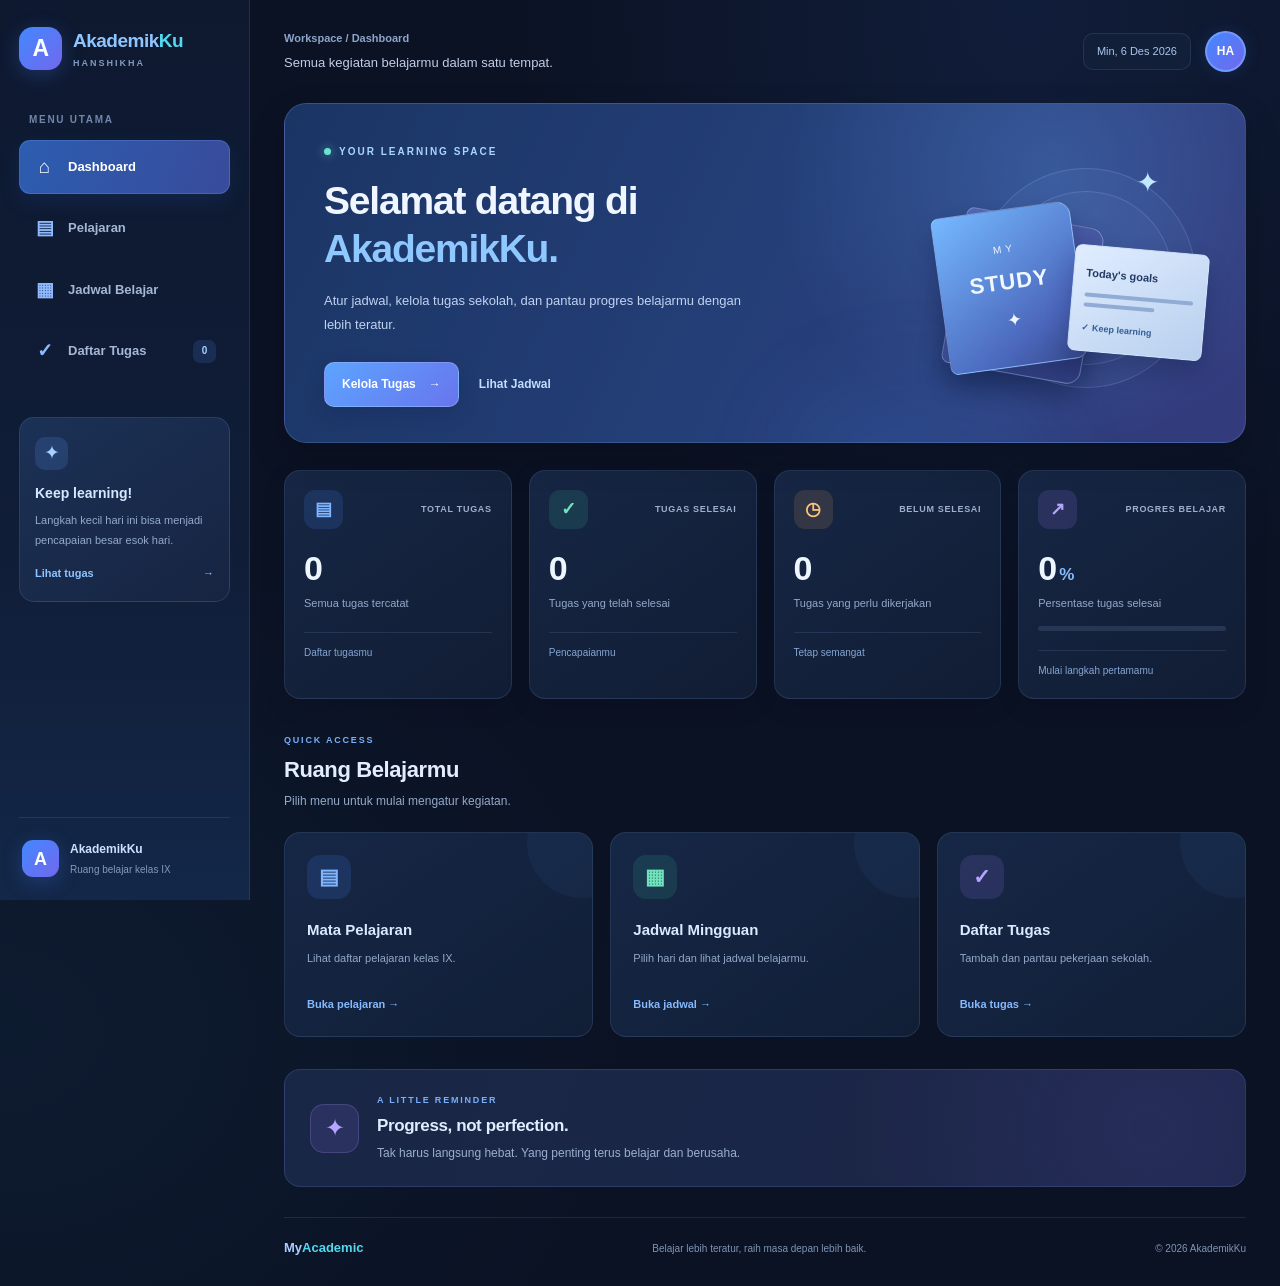
==== commit b458ba09: "Update index.html" ====
--- a/index.html
+++ b/index.html
@@ -83,7 +83,7 @@
     </section>
 
     <section class="motivation-panel"><div class="motivation-symbol">✦</div><div><span class="section-kicker">A LITTLE REMINDER</span><h2>Progress, not perfection.</h2><p>Tak harus langsung hebat. Yang penting terus belajar dan berusaha.</p></div></section>
-    <footer class="footer"><a href="index.html" class="footer-brand"> My Academic<span>Ku</span></a><p>Belajar lebih teratur, raih masa depan lebih baik.</p><span>© <span id="currentYear"></span> AkademikKu</span></footer>
+    <footer class="footer"><a href="index.html" class="footer-brand">My<span>Academic</span></a><p>Belajar lebih teratur, raih masa depan lebih baik.</p><span>© <span id="currentYear"></span> AkademikKu</span></footer>
   </main>
 </div>
 <div class="mobile-overlay" id="mobileOverlay"></div>
